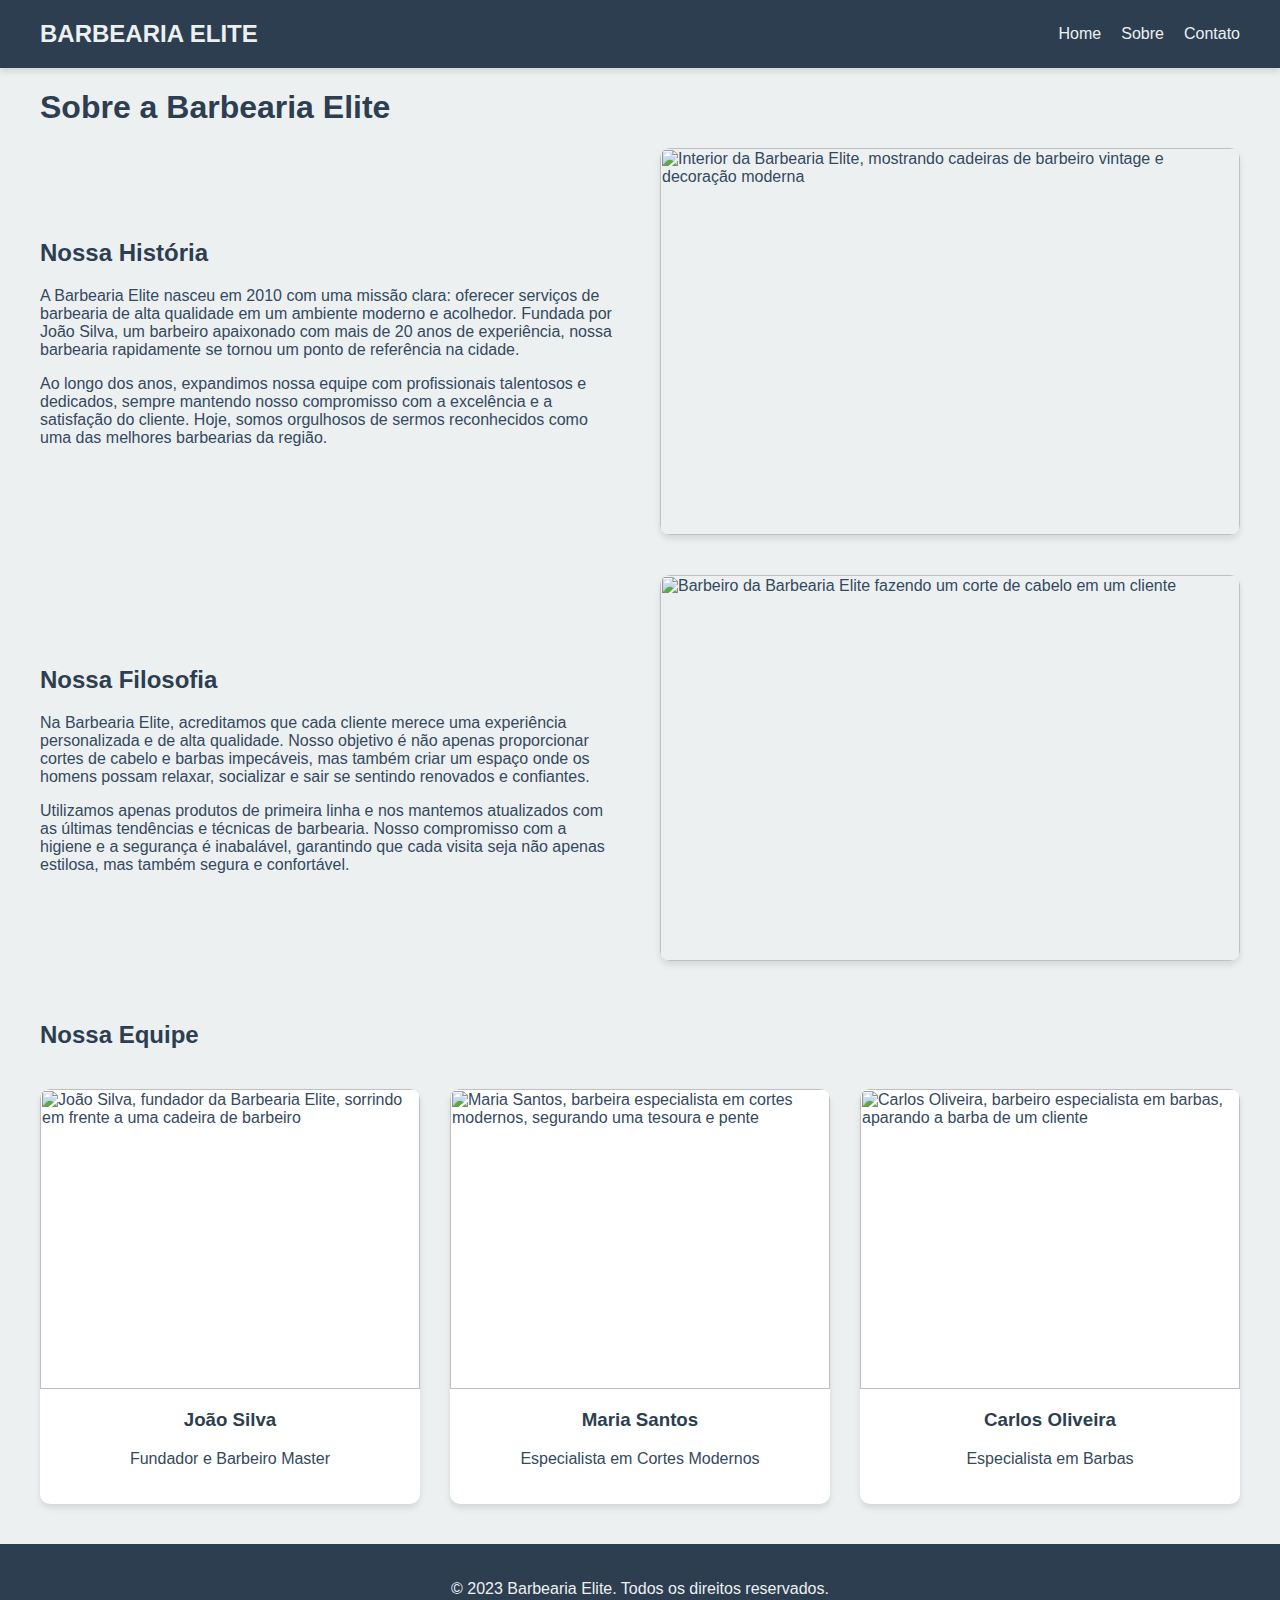
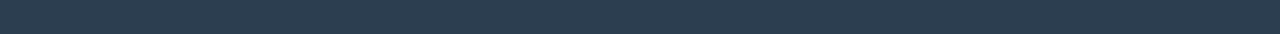
==== sobre.html @ 2bb53a84 "save" ====
<html><head><base href="/sobre">
<meta charset="UTF-8">
<meta name="viewport" content="width=device-width, initial-scale=1.0">
<link rel="stylesheet" href="sobre.css">
<title>Barbearia Elite - Sobre Nós</title>

</head>
<body>
  <header>
    <nav class="container">
      <div class="logo">Barbearia Elite</div>
      <div class="nav-links">
        <a href="/">Home</a>
        <a href="/sobre">Sobre</a>
        <a href="/contato">Contato</a>
      </div>
    </nav>
  </header>

  <main class="container">
    <h1>Sobre a Barbearia Elite</h1>
    
    <section class="about-section">
      <div class="about-content">
        <h2>Nossa História</h2>
        <p>A Barbearia Elite nasceu em 2010 com uma missão clara: oferecer serviços de barbearia de alta qualidade em um ambiente moderno e acolhedor. Fundada por João Silva, um barbeiro apaixonado com mais de 20 anos de experiência, nossa barbearia rapidamente se tornou um ponto de referência na cidade.</p>
        <p>Ao longo dos anos, expandimos nossa equipe com profissionais talentosos e dedicados, sempre mantendo nosso compromisso com a excelência e a satisfação do cliente. Hoje, somos orgulhosos de sermos reconhecidos como uma das melhores barbearias da região.</p>
      </div>
      <div class="about-image">
        <img src="barbearia-interior.jpg" alt="Interior da Barbearia Elite, mostrando cadeiras de barbeiro vintage e decoração moderna" width="600" height="400">
      </div>
    </section>

    <section class="about-section">
      <div class="about-content">
        <h2>Nossa Filosofia</h2>
        <p>Na Barbearia Elite, acreditamos que cada cliente merece uma experiência personalizada e de alta qualidade. Nosso objetivo é não apenas proporcionar cortes de cabelo e barbas impecáveis, mas também criar um espaço onde os homens possam relaxar, socializar e sair se sentindo renovados e confiantes.</p>
        <p>Utilizamos apenas produtos de primeira linha e nos mantemos atualizados com as últimas tendências e técnicas de barbearia. Nosso compromisso com a higiene e a segurança é inabalável, garantindo que cada visita seja não apenas estilosa, mas também segura e confortável.</p>
      </div>
      <div class="about-image">
        <img src="barbeiro-trabalhando.jpg" alt="Barbeiro da Barbearia Elite fazendo um corte de cabelo em um cliente" width="600" height="400">
      </div>
    </section>

    <section class="team-section">
      <h2>Nossa Equipe</h2>
      <div class="team-members">
        <div class="team-member">
          <img src="joao-silva.jpg" alt="João Silva, fundador da Barbearia Elite, sorrindo em frente a uma cadeira de barbeiro" width="250" height="300">
          <div class="team-member-info">
            <h3>João Silva</h3>
            <p>Fundador e Barbeiro Master</p>
          </div>
        </div>
        <div class="team-member">
          <img src="maria-santos.jpg" alt="Maria Santos, barbeira especialista em cortes modernos, segurando uma tesoura e pente" width="250" height="300">
          <div class="team-member-info">
            <h3>Maria Santos</h3>
            <p>Especialista em Cortes Modernos</p>
          </div>
        </div>
        <div class="team-member">
          <img src="carlos-oliveira.jpg" alt="Carlos Oliveira, barbeiro especialista em barbas, aparando a barba de um cliente" width="250" height="300">
          <div class="team-member-info">
            <h3>Carlos Oliveira</h3>
            <p>Especialista em Barbas</p>
          </div>
        </div>
      </div>
    </section>
  </main>

  <footer>
    <p>&copy; 2023 Barbearia Elite. Todos os direitos reservados.</p>
  </footer>
</body></html>
---- sobre.css ----
:root {
    --primary-color: #2c3e50;
    --secondary-color: #ecf0f1;
    --accent-color: #e74c3c;
    --text-color: #34495e;
    --shadow: 0 4px 6px rgba(0, 0, 0, 0.1);
  }
  
  body {
    font-family: 'Poppins', sans-serif;
    margin: 0;
    padding: 0;
    background-color: var(--secondary-color);
    color: var(--text-color);
  }
  
  .container {
    max-width: 1200px;
    margin: 0 auto;
    padding: 0 20px;
  }
  
  header {
    background-color: var(--primary-color);
    color: var(--secondary-color);
    padding: 20px 0;
    box-shadow: var(--shadow);
  }
  
  nav {
    display: flex;
    justify-content: space-between;
    align-items: center;
  }
  
  .logo {
    font-size: 24px;
    font-weight: bold;
    text-transform: uppercase;
  }
  
  .nav-links {
    display: flex;
    gap: 20px;
  }
  
  .nav-links a {
    color: var(--secondary-color);
    text-decoration: none;
    transition: color 0.3s ease;
    font-weight: 500;
  }
  
  .nav-links a:hover {
    color: var(--accent-color);
  }
  
  main {
    padding: 40px 0;
  }
  
  h1, h2, h3 {
    color: var(--primary-color);
  }
  
  .about-section {
    display: flex;
    flex-wrap: wrap;
    gap: 40px;
    align-items: center;
    margin-bottom: 40px;
  }
  
  .about-content {
    flex: 1;
    min-width: 300px;
  }
  
  .about-image {
    flex: 1;
    min-width: 300px;
    box-shadow: var(--shadow);
    border-radius: 10px;
    overflow: hidden;
  }
  
  .about-image img {
    width: 100%;
    height: auto;
    display: block;
  }
  
  .team-section {
    margin-top: 60px;
  }
  
  .team-members {
    display: grid;
    grid-template-columns: repeat(auto-fit, minmax(250px, 1fr));
    gap: 30px;
    margin-top: 40px;
  }
  
  .team-member {
    background-color: white;
    border-radius: 10px;
    overflow: hidden;
    box-shadow: var(--shadow);
    transition: transform 0.3s ease;
  }
  
  .team-member:hover {
    transform: translateY(-5px);
  }
  
  .team-member img {
    width: 100%;
    height: 300px;
    object-fit: cover;
  }
  
  .team-member-info {
    padding: 20px;
    text-align: center;
  }
  
  .team-member h3 {
    margin-top: 0;
  }
  
  footer {
    background-color: var(--primary-color);
    color: var(--secondary-color);
    text-align: center;
    padding: 20px 0;
    margin-top: 40px;
  }
  
  @media (max-width: 768px) {
    .nav-links {
      display: none;
    }
    
    .about-section {
      flex-direction: column;
    }
    
    .about-image {
      order: -1;
    }
  }
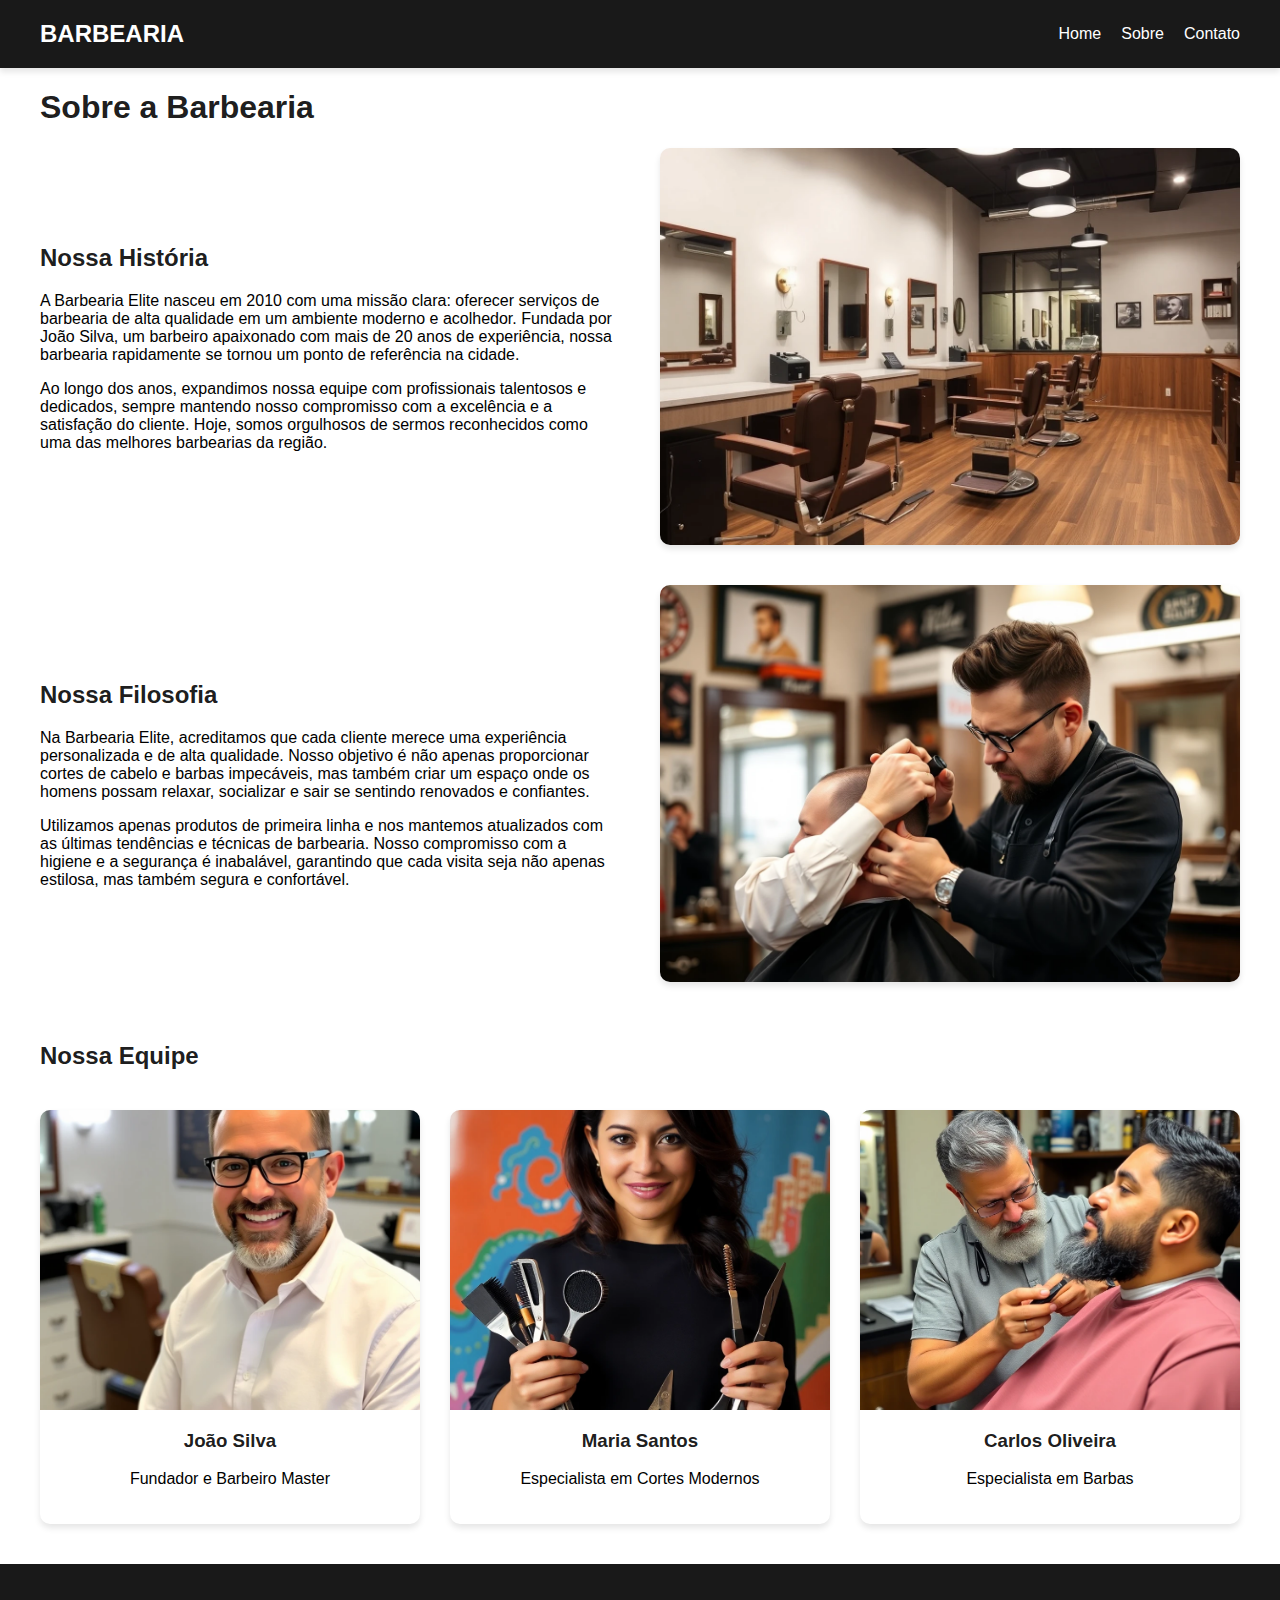
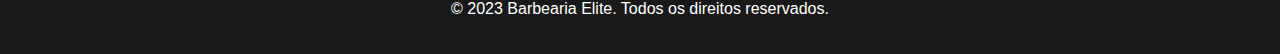
==== commit dafdcbde: "save" ====
--- a/sobre.html
+++ b/sobre.html
@@ -1,24 +1,24 @@
 <html><head><base href="/sobre">
 <meta charset="UTF-8">
 <meta name="viewport" content="width=device-width, initial-scale=1.0">
-<link rel="stylesheet" href="sobre.css">
+<link rel="stylesheet" href="/css/sobre.css">
 <title>Barbearia Elite - Sobre Nós</title>
 
 </head>
 <body>
   <header>
     <nav class="container">
-      <div class="logo">Barbearia Elite</div>
+      <div class="logo">Barbearia </div>
       <div class="nav-links">
         <a href="/">Home</a>
         <a href="/sobre">Sobre</a>
-        <a href="/contato">Contato</a>
+        <a href="/contato.html">Contato</a>
       </div>
     </nav>
   </header>
 
   <main class="container">
-    <h1>Sobre a Barbearia Elite</h1>
+    <h1>Sobre a Barbearia </h1>
     
     <section class="about-section">
       <div class="about-content">
@@ -27,7 +27,7 @@
         <p>Ao longo dos anos, expandimos nossa equipe com profissionais talentosos e dedicados, sempre mantendo nosso compromisso com a excelência e a satisfação do cliente. Hoje, somos orgulhosos de sermos reconhecidos como uma das melhores barbearias da região.</p>
       </div>
       <div class="about-image">
-        <img src="barbearia-interior.jpg" alt="Interior da Barbearia Elite, mostrando cadeiras de barbeiro vintage e decoração moderna" width="600" height="400">
+        <img src="/img/barbearia-interior.jpg" alt="Interior da Barbearia Elite, mostrando cadeiras de barbeiro vintage e decoração moderna" width="600" height="400">
       </div>
     </section>
 
@@ -38,7 +38,7 @@
         <p>Utilizamos apenas produtos de primeira linha e nos mantemos atualizados com as últimas tendências e técnicas de barbearia. Nosso compromisso com a higiene e a segurança é inabalável, garantindo que cada visita seja não apenas estilosa, mas também segura e confortável.</p>
       </div>
       <div class="about-image">
-        <img src="barbeiro-trabalhando.jpg" alt="Barbeiro da Barbearia Elite fazendo um corte de cabelo em um cliente" width="600" height="400">
+        <img src="/img/ro-trabalhando.jpg" alt="Barbeiro da Barbearia Elite fazendo um corte de cabelo em um cliente" width="600" height="400">
       </div>
     </section>
 
@@ -46,21 +46,21 @@
       <h2>Nossa Equipe</h2>
       <div class="team-members">
         <div class="team-member">
-          <img src="joao-silva.jpg" alt="João Silva, fundador da Barbearia Elite, sorrindo em frente a uma cadeira de barbeiro" width="250" height="300">
+          <img src="/img/joao-silva.jpg" alt="João Silva, fundador da Barbearia Elite, sorrindo em frente a uma cadeira de barbeiro" width="250" height="300">
           <div class="team-member-info">
             <h3>João Silva</h3>
             <p>Fundador e Barbeiro Master</p>
           </div>
         </div>
         <div class="team-member">
-          <img src="maria-santos.jpg" alt="Maria Santos, barbeira especialista em cortes modernos, segurando uma tesoura e pente" width="250" height="300">
+          <img src="/img/maria-santos.jpg" alt="Maria Santos, barbeira especialista em cortes modernos, segurando uma tesoura e pente" width="250" height="300">
           <div class="team-member-info">
             <h3>Maria Santos</h3>
             <p>Especialista em Cortes Modernos</p>
           </div>
         </div>
         <div class="team-member">
-          <img src="carlos-oliveira.jpg" alt="Carlos Oliveira, barbeiro especialista em barbas, aparando a barba de um cliente" width="250" height="300">
+          <img src="/img/carlos-oliveira.jpg" alt="Carlos Oliveira, barbeiro especialista em barbas, aparando a barba de um cliente" width="250" height="300">
           <div class="team-member-info">
             <h3>Carlos Oliveira</h3>
             <p>Especialista em Barbas</p>
--- a/css/sobre.css
+++ b/css/sobre.css
@@ -0,0 +1,152 @@
+:root {
+    --primary-color: rgba(0,0,0,0.9);
+    --secondary-color: #fff;
+    --accent-color: #e74c3c;
+    --text-color: black;
+    --shadow: 0 4px 6px rgba(0, 0, 0, 0.1);
+  }
+  
+  body {
+    font-family: 'Poppins', sans-serif;
+    margin: 0;
+    padding: 0;
+    background-color: var(--secondary-color);
+    color: var(--text-color);
+  }
+  
+  .container {
+    max-width: 1200px;
+    margin: 0 auto;
+    padding: 0 20px;
+  }
+  
+  header {
+    background-color: var(--primary-color);
+    color: var(--secondary-color);
+    padding: 20px 0;
+    box-shadow: var(--shadow);
+  }
+  
+  nav {
+    display: flex;
+    justify-content: space-between;
+    align-items: center;
+  }
+  
+  .logo {
+    font-size: 24px;
+    font-weight: bold;
+    text-transform: uppercase;
+  }
+  
+  .nav-links {
+    display: flex;
+    gap: 20px;
+  }
+  
+  .nav-links a {
+    color: var(--secondary-color);
+    text-decoration: none;
+    transition: color 0.3s ease;
+    font-weight: 500;
+    
+  }
+  
+  .nav-links a:hover {
+    color: var(--accent-color);
+  }
+  
+  main {
+    padding: 40px 0;
+  }
+  
+  h1, h2, h3 {
+    color: var(--primary-color);
+  }
+  
+  .about-section {
+    display: flex;
+    flex-wrap: wrap;
+    gap: 40px;
+    align-items: center;
+    margin-bottom: 40px;
+  }
+  
+  .about-content {
+    flex: 1;
+    min-width: 300px;
+  }
+  
+  .about-image {
+    flex: 1;
+    min-width: 300px;
+    box-shadow: var(--shadow);
+    border-radius: 10px;
+    overflow: hidden;
+  }
+  
+  .about-image img {
+    width: 100%;
+    height: auto;
+    display: block;
+  }
+  
+  .team-section {
+    margin-top: 60px;
+  }
+  
+  .team-members {
+    display: grid;
+    grid-template-columns: repeat(auto-fit, minmax(250px, 1fr));
+    gap: 30px;
+    margin-top: 40px;
+  }
+  
+  .team-member {
+    background-color: white;
+    border-radius: 10px;
+    overflow: hidden;
+    box-shadow: var(--shadow);
+    transition: transform 0.3s ease;
+  }
+  
+  .team-member:hover {
+    transform: translateY(-5px);
+  }
+  
+  .team-member img {
+    width: 100%;
+    height: 300px;
+    object-fit: cover;
+  }
+  
+  .team-member-info {
+    padding: 20px;
+    text-align: center;
+  }
+  
+  .team-member h3 {
+    margin-top: 0;
+  }
+  
+  footer {
+    background-color: var(--primary-color);
+    color: var(--secondary-color);
+    text-align: center;
+    padding: 20px 0;
+    margin-top: 40px;
+  }
+  
+  @media (max-width: 768px) {
+    .nav-links {
+      display: none;
+    }
+    
+    .about-section {
+      flex-direction: column;
+    }
+    
+    .about-image {
+      order: -1;
+    }
+  }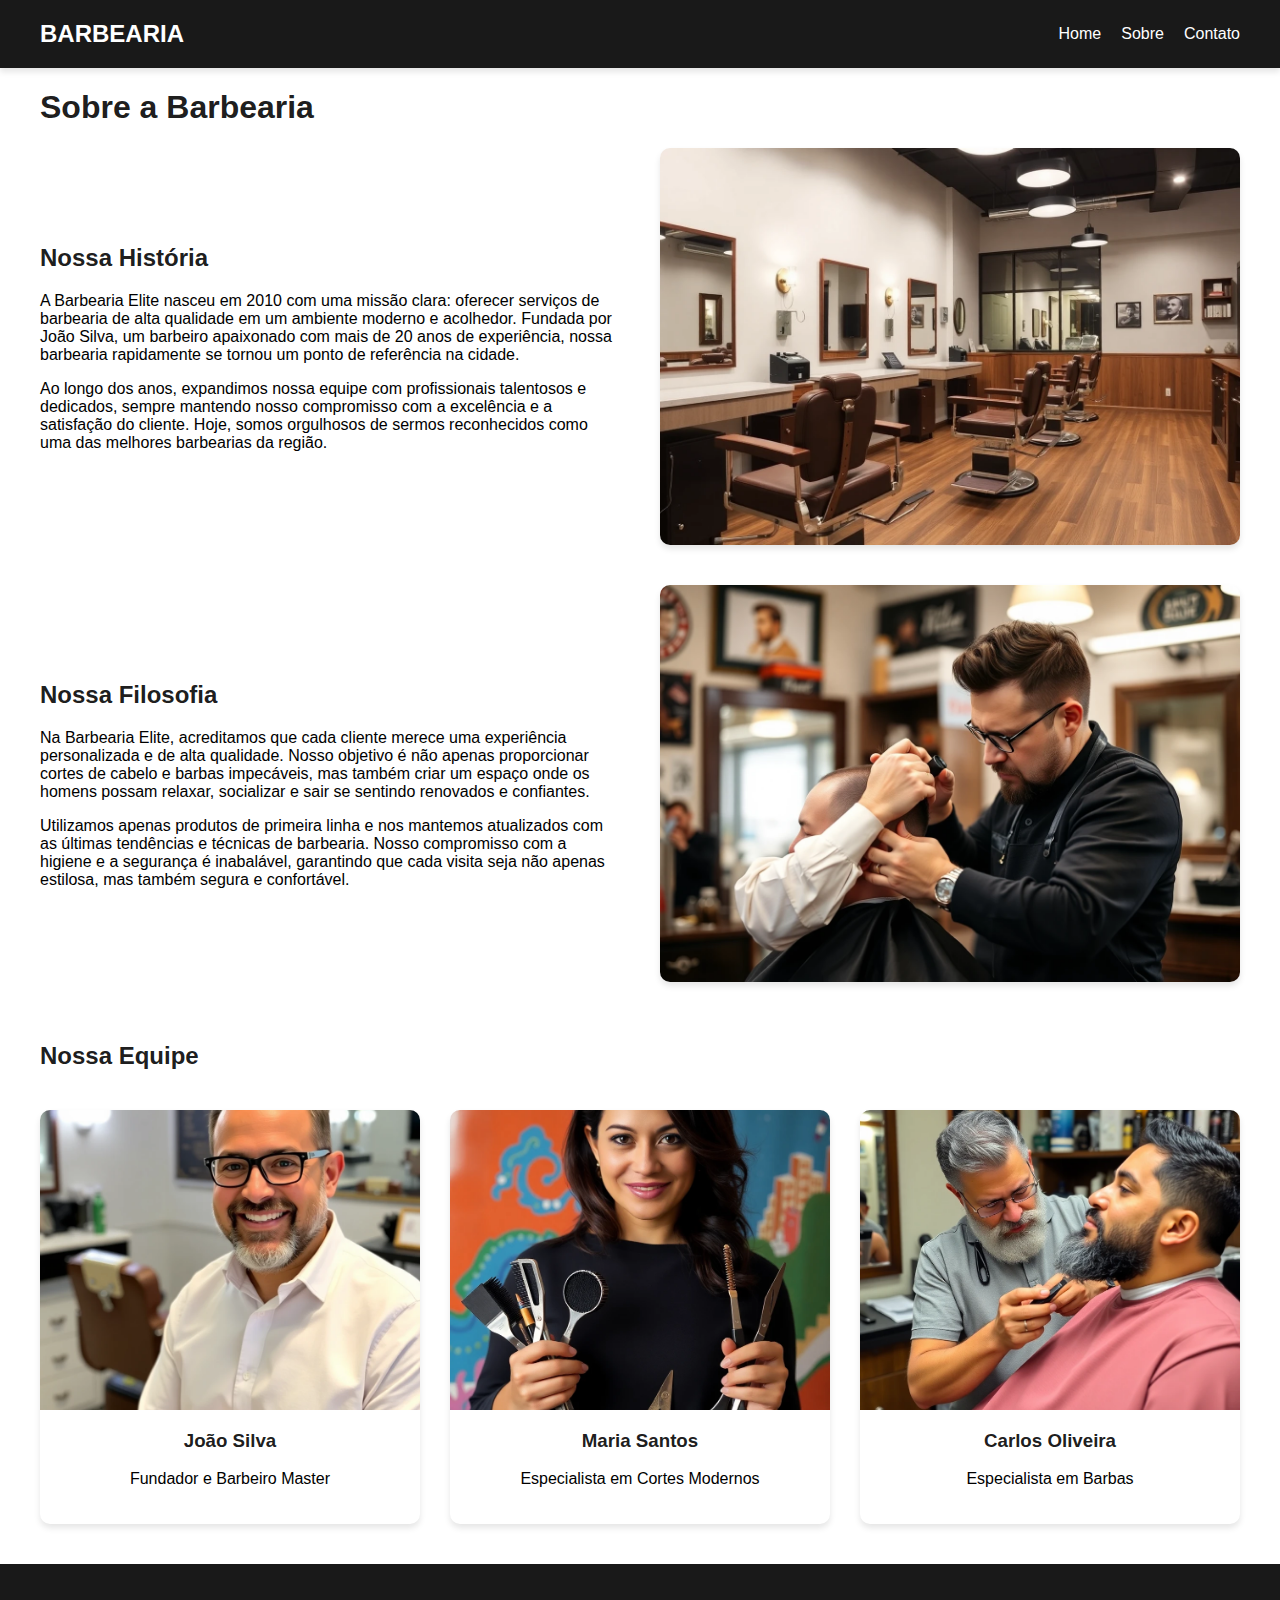
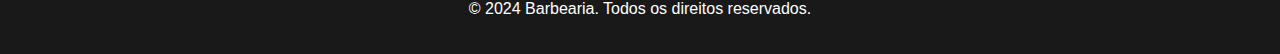
==== commit 8f16765a: "save" ====
--- a/sobre.html
+++ b/sobre.html
@@ -71,6 +71,6 @@
   </main>
 
   <footer>
-    <p>&copy; 2023 Barbearia Elite. Todos os direitos reservados.</p>
+    <p>&copy; 2024 Barbearia. Todos os direitos reservados.</p>
   </footer>
 </body></html>